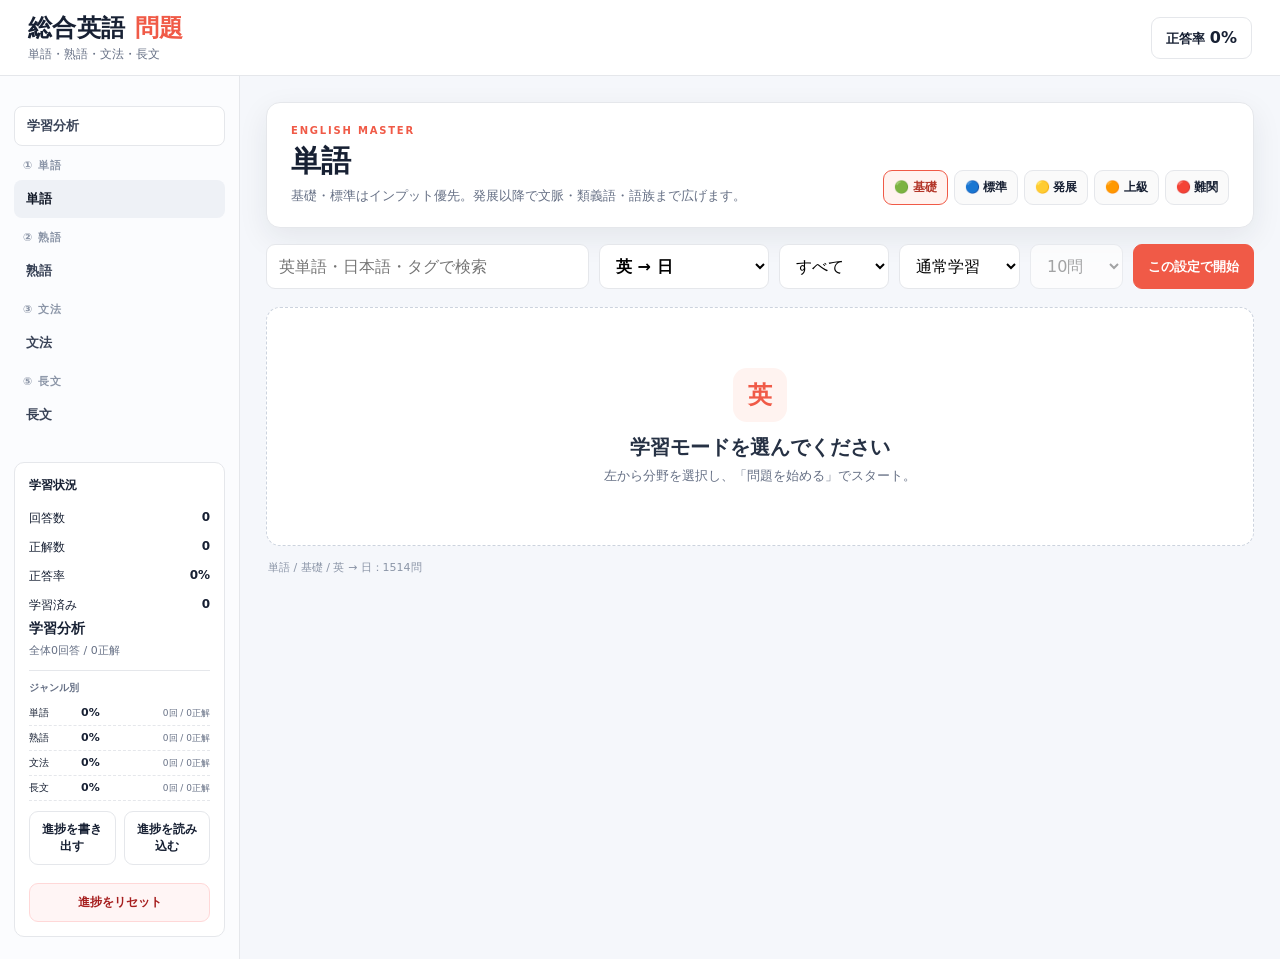
==== public/index.html @ e1843149 "Update index.html" ====
<!doctype html>
<html lang="ja">
<head>
  <meta charset="utf-8">
  <meta name="viewport" content="width=device-width, initial-scale=1, viewport-fit=cover">
  <meta name="theme-color" content="#0f172a">
  <title>総合英語 問題</title>
  <link rel="stylesheet" href="./styles.css?v=20260821-v20-3">
</head>
<body>
  <header class="topbar">
    <div>
      <div class="brand">総合英語 <span>問題</span></div>
      <div class="subtitle">単語・熟語・文法・長文</div>
    </div>
    <div class="top-actions">
      <div class="score-pill">正答率 <strong id="accuracy">0%</strong></div>
    </div>
  </header>

  <main class="app-shell">
    <aside class="sidebar">
      <nav id="categoryNav"></nav>
      <div class="side-note">
        <div class="side-note-title">学習状況</div>
        <div class="progress-row"><span>回答数</span><strong id="answeredCount">0</strong></div>
        <div class="progress-row"><span>正解数</span><strong id="correctCount">0</strong></div>
        <div class="progress-row"><span>正答率</span><strong id="statusAccuracy">0%</strong></div>
        <div class="progress-row"><span>学習済み</span><strong id="masteredCount">0</strong></div>
        <div class="analytics-mini" id="analyticsMini"><div class="analytics-title">分析中…</div></div>
        <div class="genre-mini" id="genreMini"></div><div class="progress-actions"><button id="exportProgress" class="ghost-btn small-btn">進捗を書き出す</button><label class="ghost-btn small-btn file-btn">進捗を読み込む<input id="importProgress" type="file" accept="application/json" hidden></label><button id="resetProgress" class="danger-btn">進捗をリセット</button></div>
      </div>
    </aside>

    <section class="content">
      <div class="hero" id="hero">
        <div>
          <div class="eyebrow">ENGLISH MASTER</div>
          <h1 id="pageTitle">単語</h1>
          <p id="pageDescription">重要語をレベル別に確認。まずは意味を答えるところから始めます。</p>
        </div>
        <div class="level-tabs" id="levelTabs"></div>
      </div>

      <div id="studyControls">
        <div class="toolbar">
          <input id="searchInput" type="search" placeholder="英単語・日本語・タグで検索">
          <select id="vocabModeSelect" aria-label="単語の問題形式"></select>
          <select id="modeSelect" aria-label="出題範囲">
            <option value="all">すべて</option>
            <option value="unanswered">未回答</option>
            <option value="weak">苦手だけ</option>
          </select>
          <select id="sessionModeSelect" aria-label="学習形式"></select>
          <select id="quizCountPreset" aria-label="問題数">
            <option value="10">10問</option>
            <option value="20">20問</option>
            <option value="50">50問</option>
            <option value="100">100問</option>
            <option value="all">全部</option>
            <option value="custom">指定</option>
          </select>
          <input id="quizCountInput" class="count-custom" type="number" min="1" max="500" value="10" aria-label="問題数を指定">
          <button id="startBtn" class="primary-btn">この設定で開始</button>
        </div>
      </div>

      <div id="questionArea" class="question-card hidden"></div>
      <section id="learningAnalytics" class="analytics-card hidden"></section>
      <div id="emptyState" class="empty-state">
        <div class="empty-icon">英</div>
        <h2>学習モードを選んでください</h2>
        <p>左から分野を選択し、「問題を始める」でスタート。</p>
      </div>

      <div class="data-footer">
        <span id="datasetInfo">データを読み込み中…</span>
      </div>
    </section>
  </main>

  <script type="module" src="./app.js?v=20260821-v20-3"></script>
</body>
</html>
---- public/styles.css ----
:root{--bg:#f5f7fb;--card:#fff;--ink:#172033;--muted:#667085;--line:#e5e7eb;--accent:#f05a47;--accent2:#ff845f;--nav:#eef1f6;--good:#087f5b;--bad:#c92a2a;--shadow:0 10px 30px rgba(23,32,51,.08)}
*{box-sizing:border-box}body{margin:0;background:var(--bg);color:var(--ink);font-family:Inter,"Noto Sans JP",system-ui,-apple-system,BlinkMacSystemFont,"Segoe UI",sans-serif}.topbar{height:76px;background:#fff;border-bottom:1px solid var(--line);display:flex;align-items:center;justify-content:space-between;padding:0 28px;position:sticky;top:0;z-index:5}.brand{font-size:24px;font-weight:900;letter-spacing:.02em}.brand span{color:var(--accent)}.subtitle{font-size:12px;color:var(--muted);margin-top:2px}.top-actions{display:flex;align-items:center;gap:10px}.hidden{display:none!important}.ghost-btn,.score-pill,.primary-btn,.danger-btn,.level-btn,.answer-btn{border:1px solid var(--line);background:#fff;color:var(--ink);border-radius:9px;padding:10px 14px;font-weight:700;cursor:pointer}.ghost-btn:hover{background:#fafafa}.score-pill{font-size:13px}.score-pill strong{font-size:16px}.app-shell{display:grid;grid-template-columns:240px minmax(0,1fr);min-height:calc(100vh - 76px)}.sidebar{background:#fbfcfe;border-right:1px solid var(--line);padding:22px 14px}.nav-section{font-size:11px;font-weight:900;color:#8b95a7;letter-spacing:.08em;margin:12px 9px 7px}.nav-item{width:100%;border:0;background:transparent;padding:10px 12px;border-radius:8px;text-align:left;color:#394357;font-weight:700;cursor:pointer}.nav-item:hover,.nav-item.active{background:var(--nav);color:#111827}.side-note{margin-top:28px;padding:14px;border:1px solid var(--line);border-radius:10px;background:#fff}.side-note-title{font-weight:900;font-size:12px;margin-bottom:10px}.progress-row{display:flex;justify-content:space-between;font-size:12px;padding:6px 0}.danger-btn{width:100%;margin-top:10px;color:#a61e1e;background:#fff5f5;border-color:#ffd8d8;font-size:12px}.content{padding:26px;max-width:1180px;width:100%;margin:0 auto}.hero{background:#fff;border:1px solid var(--line);box-shadow:var(--shadow);border-radius:14px;padding:22px 24px;display:flex;align-items:flex-end;justify-content:space-between;gap:20px}.eyebrow{font-size:10px;font-weight:900;color:var(--accent);letter-spacing:.18em}.hero h1{font-size:30px;margin:5px 0}.hero p{margin:0;color:var(--muted);font-size:13px}.level-tabs{display:flex;gap:6px;flex-wrap:wrap;justify-content:flex-end}.level-btn{font-size:12px;padding:8px 10px;background:#fafafa}.level-btn.active{border-color:var(--accent);background:#fff3f0;color:#b33629}.toolbar{display:flex;gap:10px;margin:16px 0}.toolbar input,.toolbar select{border:1px solid var(--line);border-radius:9px;background:#fff;padding:11px 12px;font:inherit}.toolbar #vocabModeSelect{min-width:170px;font-weight:800}.toolbar input{flex:1;min-width:220px}.primary-btn{background:var(--accent);border-color:var(--accent);color:#fff}.primary-btn:hover{background:#df4d3c}.question-card{background:#fff;border:1px solid var(--line);box-shadow:var(--shadow);border-radius:14px;padding:28px}.question-card.hidden{display:none}.q-meta{display:flex;gap:8px;align-items:center;font-size:11px;color:var(--muted);margin-bottom:20px}.tag{background:#f1f3f5;padding:5px 8px;border-radius:999px;font-weight:800}.question{font-size:27px;font-weight:900;line-height:1.4;margin-bottom:24px}.question small{display:block;font-size:12px;font-weight:500;color:var(--muted);margin-top:8px}.answers{display:grid;grid-template-columns:1fr 1fr;gap:10px}.answer-btn{text-align:left;padding:14px;min-height:56px;line-height:1.45}.answer-btn:hover{border-color:#c5ccd8;background:#fbfcfe}.answer-btn.correct{background:#edfdf6;border-color:#9ee1c8;color:var(--good)}.answer-btn.wrong{background:#fff1f1;border-color:#ffb8b8;color:var(--bad)}.explanation{margin-top:18px;background:#f8fafc;border-left:4px solid var(--accent);padding:14px;border-radius:7px;font-size:13px;line-height:1.75}.next-row{display:flex;justify-content:flex-end;margin-top:16px}.empty-state{margin-top:18px;background:#fff;border:1px dashed #ccd3de;border-radius:14px;padding:60px 20px;text-align:center;color:var(--muted)}.empty-icon{width:54px;height:54px;border-radius:14px;background:#fff3f0;color:var(--accent);display:grid;place-items:center;margin:0 auto 12px;font-size:24px;font-weight:900}.empty-state h2{margin:0 0 6px;color:#263144;font-size:20px}.empty-state p{margin:0;font-size:13px}.data-footer{padding:14px 2px;color:#8b95a7;font-size:11px}
@media (max-width:820px){.app-shell{grid-template-columns:1fr}.sidebar{border-right:0;border-bottom:1px solid var(--line);padding:10px 12px}.sidebar nav{display:flex;overflow:auto;gap:4px}.nav-section{display:none}.nav-item{white-space:nowrap;width:auto}.side-note{display:none}.content{padding:16px}.topbar{padding:0 16px}.subtitle{display:none}.hero{align-items:flex-start;flex-direction:column}.level-tabs{justify-content:flex-start}.answers{grid-template-columns:1fr}.question{font-size:22px}.toolbar{flex-wrap:wrap}.toolbar input{min-width:0;width:100%}}
.quiz-settings{margin:14px 0;background:#fff;border:1px solid var(--line);border-radius:12px;padding:14px;display:flex;align-items:center;gap:12px;flex-wrap:wrap}.quiz-settings.hidden{display:none}.settings-title{font-weight:900;font-size:13px}.quiz-settings label{font-size:12px;font-weight:800;color:var(--muted);display:flex;align-items:center;gap:6px}.quiz-settings input{width:90px;border:1px solid var(--line);border-radius:8px;padding:8px;font:inherit}.settings-group{display:flex;align-items:center;gap:8px;flex-wrap:wrap;font-size:12px;font-weight:800;color:var(--muted)}.level-tabs.small{justify-content:flex-start}.level-tabs.small .level-btn{padding:7px 9px}.result-box{text-align:center;padding:36px}.result-box h2{margin-top:0}.result-box p{color:var(--muted)}

.progress-actions{display:grid;grid-template-columns:1fr 1fr;gap:.5rem;margin-top:.65rem}.small-btn{font-size:.78rem;padding:.55rem .7rem;justify-content:center}.file-btn{cursor:pointer;text-align:center}.progress-actions .danger-btn{grid-column:1/-1}.file-btn input{display:none}@media(max-width:760px){.progress-actions{grid-template-columns:1fr}.progress-actions .danger-btn{grid-column:auto}}
.reading-passage{background:var(--panel,#f8fafc);border:1px solid var(--border,#e2e8f0);border-radius:16px;padding:18px 20px;margin-bottom:16px}
.reading-title{font-weight:800;font-size:1.05rem;margin-bottom:12px}
.reading-text{white-space:pre-wrap;line-height:1.85;font-size:1rem;max-height:420px;overflow:auto}
@media (max-width:700px){.reading-passage{padding:14px 15px}.reading-text{font-size:.96rem;max-height:48vh}}

.passage-last-note{margin-top:.75rem;padding:.65rem .8rem;border:1px solid var(--border,#ddd);border-radius:10px;background:var(--surface-2,#f7f7f7);font-size:.9rem}

.analytics-card{margin-top:18px;background:#fff;border:1px solid var(--line);box-shadow:var(--shadow);border-radius:14px;padding:18px}.analytics-card.hidden{display:none}.analytics-head{display:flex;justify-content:space-between;gap:12px;align-items:center;margin-bottom:12px}.analytics-title{font-weight:900;font-size:14px}.analytics-sub{font-size:11px;color:var(--muted)}.analytics-grid{display:grid;grid-template-columns:repeat(4,minmax(0,1fr));gap:10px}.analytics-stat{background:#f8fafc;border:1px solid var(--line);border-radius:10px;padding:10px}.analytics-stat span{display:block;color:var(--muted);font-size:10px}.analytics-stat strong{display:block;font-size:18px;margin-top:4px}.analytics-columns{display:grid;grid-template-columns:1fr 1fr;gap:14px;margin-top:14px}.analytics-panel{border:1px solid var(--line);border-radius:10px;padding:12px}.analytics-panel h4{margin:0 0 8px;font-size:12px}.analytics-list{margin:0;padding:0;list-style:none}.analytics-list li{display:flex;justify-content:space-between;gap:8px;padding:7px 0;border-bottom:1px dashed var(--line);font-size:12px}.analytics-list li:last-child{border-bottom:0}.analytics-badge{font-size:10px;padding:3px 6px;border-radius:999px;background:#fff3f0;color:#b33629;font-weight:800}.analytics-level{display:grid;grid-template-columns:1fr auto auto;gap:8px;align-items:center;font-size:11px;padding:6px 0;border-bottom:1px dashed var(--line)}.reading-timer{display:flex;align-items:center;justify-content:space-between;gap:10px;background:#111827;color:#fff;border-radius:12px;padding:10px 12px;margin-bottom:14px;position:sticky;top:84px;z-index:4}.reading-timer .timer-time{font:800 20px/1.1 ui-monospace,SFMono-Regular,Menlo,monospace;letter-spacing:.04em}.reading-timer .timer-target{font-size:11px;opacity:.78}.reading-timer .timer-actions{display:flex;gap:6px}.reading-timer button{border:1px solid rgba(255,255,255,.25);background:rgba(255,255,255,.08);color:#fff;border-radius:8px;padding:7px 10px;font-weight:800;cursor:pointer}.reading-timer.over{background:#7f1d1d}.reading-timer.paused{background:#374151}.reading-time-result{margin-top:10px;padding:10px;border-radius:10px;background:#f8fafc;border:1px solid var(--line);font-size:12px}.reading-time-result strong{font-size:14px}@media(max-width:900px){.analytics-grid{grid-template-columns:repeat(2,minmax(0,1fr))}.analytics-columns{grid-template-columns:1fr}}
@media(max-width:700px){.reading-timer{top:8px}.analytics-card{padding:14px}.analytics-grid{grid-template-columns:1fr 1fr}}

/* v16 mobile optimization */
html{scroll-behavior:smooth;scroll-padding-top:84px}
button,input,select{touch-action:manipulation}
@media(max-width:820px){
  body{min-width:0;overflow-x:hidden;-webkit-text-size-adjust:100%;padding-bottom:env(safe-area-inset-bottom)}
  .topbar{height:auto;min-height:64px;padding:10px 14px env(safe-area-inset-top);gap:10px}
  .brand{font-size:19px;line-height:1.15}
  .top-actions{gap:6px}
  .top-actions .ghost-btn{font-size:11px;padding:8px 9px;white-space:nowrap}
  .score-pill{padding:8px 9px;font-size:11px;white-space:nowrap}
  .score-pill strong{font-size:14px}
  .app-shell{display:flex;flex-direction:column;min-height:calc(100vh - 64px)}
  .sidebar{order:0;position:sticky;top:64px;z-index:6;border:0;border-bottom:1px solid var(--line);background:rgba(251,252,254,.96);backdrop-filter:blur(10px);padding:7px 8px}
  .sidebar nav{display:flex;overflow-x:auto;overflow-y:hidden;gap:5px;scrollbar-width:none;-webkit-overflow-scrolling:touch;padding-bottom:1px}
  .sidebar nav::-webkit-scrollbar{display:none}
  .nav-item{flex:0 0 auto;width:auto;min-height:40px;padding:9px 12px;border-radius:10px;font-size:12px;white-space:nowrap}
  .content{padding:11px 11px 24px;max-width:none}
  .hero{border-radius:12px;padding:15px 14px;gap:12px;box-shadow:0 6px 18px rgba(23,32,51,.06)}
  .eyebrow{font-size:9px}
  .hero h1{font-size:24px;margin:3px 0 4px}
  .hero p{font-size:11px;line-height:1.6}
  .level-tabs{width:100%;justify-content:flex-start;gap:5px;flex-wrap:nowrap;overflow-x:auto;scrollbar-width:none;-webkit-overflow-scrolling:touch;padding-bottom:2px}
  .level-tabs::-webkit-scrollbar{display:none}
  .level-btn{min-height:40px;padding:9px 11px;font-size:11px;white-space:nowrap}
  .toolbar{display:grid;grid-template-columns:1fr 1fr;gap:7px;margin:10px 0}
  .toolbar input{grid-column:1/-1;width:100%;min-width:0;height:44px;font-size:14px}
  .toolbar input,.toolbar select{min-height:44px;padding:9px 10px;font-size:13px}
  .toolbar #vocabModeSelect{min-width:0}
  .toolbar #modeSelect{min-width:0}
  .toolbar .primary-btn{grid-column:1/-1;min-height:46px;font-size:14px}
  .quiz-settings{display:grid;grid-template-columns:1fr 1fr;padding:12px;gap:9px;border-radius:12px}
  .quiz-settings .settings-title{grid-column:1/-1}
  .quiz-settings label{justify-content:space-between}
  .quiz-settings input{width:80px;min-height:40px}
  .settings-group{grid-column:1/-1;display:block}
  .settings-group>span{display:block;margin-bottom:7px}
  .settings-group .level-tabs.small{display:flex}
  #startCustomQuizBtn{grid-column:1/-1;min-height:46px}
  .question-card{padding:16px 14px;border-radius:12px}
  .q-meta{margin-bottom:14px;gap:5px;flex-wrap:wrap}
  .question{font-size:21px;line-height:1.5;margin-bottom:18px;overflow-wrap:anywhere}
  .question small{font-size:11px;line-height:1.55}
  .answers{grid-template-columns:1fr;gap:8px}
  .answer-btn{min-height:52px;padding:12px 13px;font-size:14px;border-radius:10px}
  .explanation{font-size:12px;line-height:1.75;padding:12px;margin-top:14px}
  .next-row{margin-top:12px}
  .next-row .primary-btn{width:100%;min-height:46px}
  .empty-state{margin-top:12px;padding:42px 15px;border-radius:12px}
  .empty-state h2{font-size:18px}
  .empty-state p{font-size:12px;line-height:1.6}
  .data-footer{font-size:10px;padding:10px 1px}
  .analytics-card{padding:13px;margin-top:12px;border-radius:12px}
  .analytics-grid{grid-template-columns:1fr 1fr;gap:7px}
  .analytics-stat{padding:9px}
  .analytics-stat strong{font-size:16px}
  .analytics-columns{grid-template-columns:1fr;gap:9px;margin-top:9px}
  .analytics-panel{padding:10px}
  .analytics-list li{font-size:11px;padding:6px 0}
  .analytics-level{font-size:10px}
  .reading-passage{padding:13px 13px;border-radius:12px}
  .reading-title{font-size:15px;line-height:1.45}
  .reading-text{font-size:15px;line-height:1.9;max-height:none;overflow:visible;overflow-wrap:anywhere}
  .reading-timer{top:73px;margin:0 0 10px;padding:9px 10px;border-radius:10px}
  .reading-timer .timer-time{font-size:18px}
  .reading-timer .timer-target{font-size:10px}
  .reading-timer button{min-height:40px;padding:7px 10px;font-size:11px}
  .reading-time-result{font-size:11px}
}
@media(max-width:420px){
  .topbar{padding-left:10px;padding-right:10px}
  .brand{font-size:17px}
  .top-actions .ghost-btn{display:none}
  .content{padding-left:9px;padding-right:9px}
  .hero{padding:13px 12px}
  .hero h1{font-size:22px}
  .level-btn{font-size:10.5px;padding:8px 10px}
  .toolbar{grid-template-columns:1fr}
  .toolbar input,.toolbar #vocabModeSelect,.toolbar #modeSelect,.toolbar .primary-btn{grid-column:auto;width:100%}
  .quiz-settings{grid-template-columns:1fr}
  .quiz-settings .settings-title,.settings-group,#startCustomQuizBtn{grid-column:auto}
  .question{font-size:19px}
  .reading-timer{top:67px}
}

/* v17 analytics / unified controls */
.genre-mini{margin-top:12px;border-top:1px solid var(--line);padding-top:10px}.mini-title{font-size:10px;font-weight:900;color:var(--muted);margin-bottom:6px}.mini-genre{display:grid;grid-template-columns:46px 1fr auto;gap:6px;align-items:baseline;padding:5px 0;border-bottom:1px dashed var(--line);font-size:10px}.mini-genre strong{font-size:11px}.mini-genre small{font-size:9px;color:var(--muted)}
.count-custom{width:86px;display:none}.count-custom.visible{display:block}
.genre-stat-head,.genre-stat-row{display:grid;grid-template-columns:1fr 70px 70px 80px;gap:8px;align-items:center}.genre-stat-head{font-size:10px;color:var(--muted);padding:0 0 6px;border-bottom:1px solid var(--line)}.genre-stat-row{padding:10px 0;border-bottom:1px dashed var(--line);font-size:12px}.genre-name{display:flex;flex-direction:column}.genre-name span{font-size:10px;color:var(--muted)}.genre-num{text-align:right}.genre-acc{text-align:right;font-size:14px}.analytics-grid-secondary{margin-top:12px}.analytics-stat small{display:block;margin-top:4px;font-size:10px;color:var(--muted)}.analysis-nav-item{margin-top:8px;border:1px solid var(--line)!important;background:#fff!important}
@media(max-width:820px){.genre-mini{display:none}.genre-stat-head,.genre-stat-row{grid-template-columns:1fr 55px 55px 65px}.genre-stat-row{padding:8px 0;font-size:11px}.genre-acc{font-size:13px}.analytics-head{align-items:flex-start}.analytics-grid-secondary{margin-top:8px}}
@media(max-width:820px){.analysis-nav-item{order:2}}
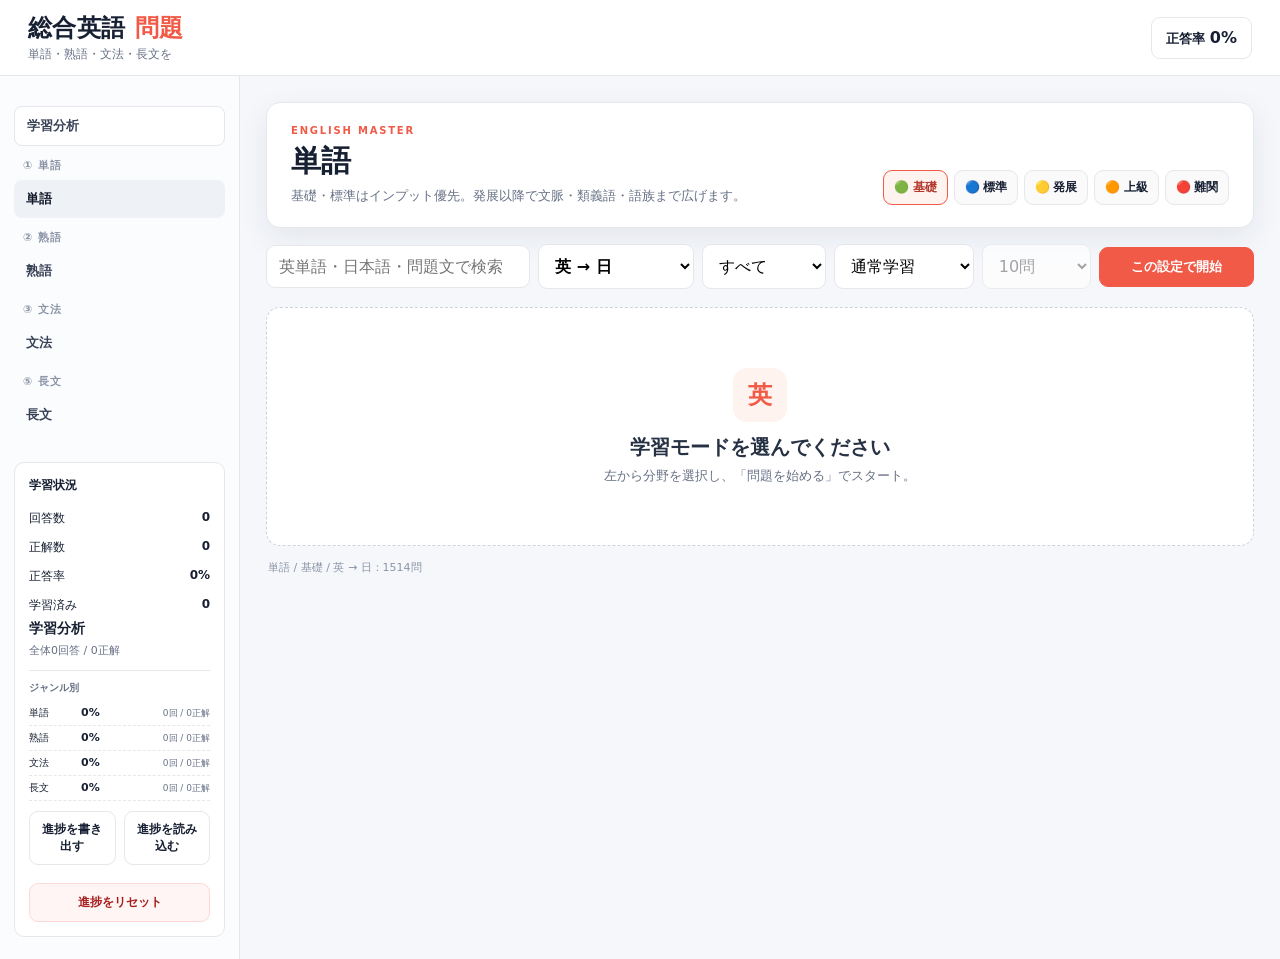
==== commit 8139a188: "Add files via upload" ====
--- a/public/index.html
+++ b/public/index.html
@@ -5,13 +5,13 @@
   <meta name="viewport" content="width=device-width, initial-scale=1, viewport-fit=cover">
   <meta name="theme-color" content="#0f172a">
   <title>総合英語 問題</title>
-  <link rel="stylesheet" href="./styles.css?v=20260821-v20-3">
+  <link rel="stylesheet" href="./styles.css?v=20260821-v20-9">
 </head>
 <body>
   <header class="topbar">
     <div>
       <div class="brand">総合英語 <span>問題</span></div>
-      <div class="subtitle">単語・熟語・文法・長文</div>
+      <div class="subtitle">単語・熟語・文法・長文を</div>
     </div>
     <div class="top-actions">
       <div class="score-pill">正答率 <strong id="accuracy">0%</strong></div>
@@ -44,7 +44,7 @@
 
       <div id="studyControls">
         <div class="toolbar">
-          <input id="searchInput" type="search" placeholder="英単語・日本語・タグで検索">
+          <input id="searchInput" type="search" placeholder="英単語・日本語・問題文で検索">
           <select id="vocabModeSelect" aria-label="単語の問題形式"></select>
           <select id="modeSelect" aria-label="出題範囲">
             <option value="all">すべて</option>
@@ -79,6 +79,6 @@
     </section>
   </main>
 
-  <script type="module" src="./app.js?v=20260821-v20-3"></script>
+  <script type="module" src="./app.js?v=20260821-v20-9"></script>
 </body>
 </html>
--- a/public/styles.css
+++ b/public/styles.css
@@ -104,3 +104,36 @@
 .genre-stat-head,.genre-stat-row{display:grid;grid-template-columns:1fr 70px 70px 80px;gap:8px;align-items:center}.genre-stat-head{font-size:10px;color:var(--muted);padding:0 0 6px;border-bottom:1px solid var(--line)}.genre-stat-row{padding:10px 0;border-bottom:1px dashed var(--line);font-size:12px}.genre-name{display:flex;flex-direction:column}.genre-name span{font-size:10px;color:var(--muted)}.genre-num{text-align:right}.genre-acc{text-align:right;font-size:14px}.analytics-grid-secondary{margin-top:12px}.analytics-stat small{display:block;margin-top:4px;font-size:10px;color:var(--muted)}.analysis-nav-item{margin-top:8px;border:1px solid var(--line)!important;background:#fff!important}
 @media(max-width:820px){.genre-mini{display:none}.genre-stat-head,.genre-stat-row{grid-template-columns:1fr 55px 55px 65px}.genre-stat-row{padding:8px 0;font-size:11px}.genre-acc{font-size:13px}.analytics-head{align-items:flex-start}.analytics-grid-secondary{margin-top:8px}}
 @media(max-width:820px){.analysis-nav-item{order:2}}
+
+
+/* v20-9: friction-free quiz navigation and compact controls */
+.question-card{padding-bottom:96px}
+.next-row{position:fixed;left:50%;bottom:14px;transform:translateX(-50%);width:min(460px,calc(100vw - 36px));margin:0;padding:8px;border:1px solid var(--line);border-radius:14px;background:rgba(255,255,255,.94);backdrop-filter:blur(12px);box-shadow:0 10px 30px rgba(17,24,39,.12);z-index:20;justify-content:stretch}
+.next-row .next-btn{width:100%;min-height:48px;font-size:15px;transition:opacity .15s,filter .15s,transform .15s}
+.next-row .next-btn:disabled{opacity:.42;filter:grayscale(.45);cursor:not-allowed;background:#c9ced6;border-color:#c9ced6;color:#fff;box-shadow:none}
+.next-row .next-btn.is-ready{box-shadow:0 6px 16px rgba(0,0,0,.08)}
+.next-row .next-btn:not(:disabled):active{transform:translateY(1px)}
+.toolbar{align-items:center}
+.toolbar input[placeholder*="タグ"]{display:none}
+@media(min-width:821px){.toolbar{display:grid;grid-template-columns:minmax(220px,1.7fr) minmax(130px,1fr) minmax(110px,.8fr) minmax(120px,.9fr) minmax(90px,.7fr) minmax(150px,1fr);gap:8px}.toolbar #vocabModeSelect{min-width:0}.toolbar input{min-width:0}.toolbar .primary-btn{white-space:nowrap}.next-row{bottom:18px}}
+@media(max-width:820px){
+  .question-card{padding-bottom:96px}
+  .hero{align-items:flex-start;flex-direction:column;gap:10px}
+  .level-tabs{width:100%;justify-content:flex-start}
+  .toolbar{display:grid;grid-template-columns:1fr 1fr;gap:7px;margin:10px 0}
+  .toolbar input{grid-column:1/-1;width:100%}
+  .toolbar #vocabModeSelect{grid-column:1/-1;width:100%;min-width:0}
+  .toolbar #modeSelect,.toolbar #sessionModeSelect,.toolbar #quizCountPreset{grid-column:auto;width:100%;min-width:0}
+  .toolbar #quizCountInput{grid-column:auto;width:100%;min-width:0}
+  .toolbar .primary-btn{grid-column:1/-1;width:100%;min-height:44px}
+  .next-row{bottom:calc(8px + env(safe-area-inset-bottom));width:calc(100vw - 20px);padding:6px;border-radius:12px}
+  .next-row .next-btn{min-height:46px}
+}
+@media(max-width:420px){
+  .toolbar{grid-template-columns:1fr 1fr;gap:6px}
+  .toolbar input,.toolbar #vocabModeSelect{grid-column:1/-1}
+  .toolbar #modeSelect,.toolbar #sessionModeSelect,.toolbar #quizCountPreset,.toolbar #quizCountInput{grid-column:auto}
+  .toolbar .primary-btn{grid-column:1/-1}
+  .level-tabs{gap:4px}
+  .level-btn{padding:8px 9px}
+}
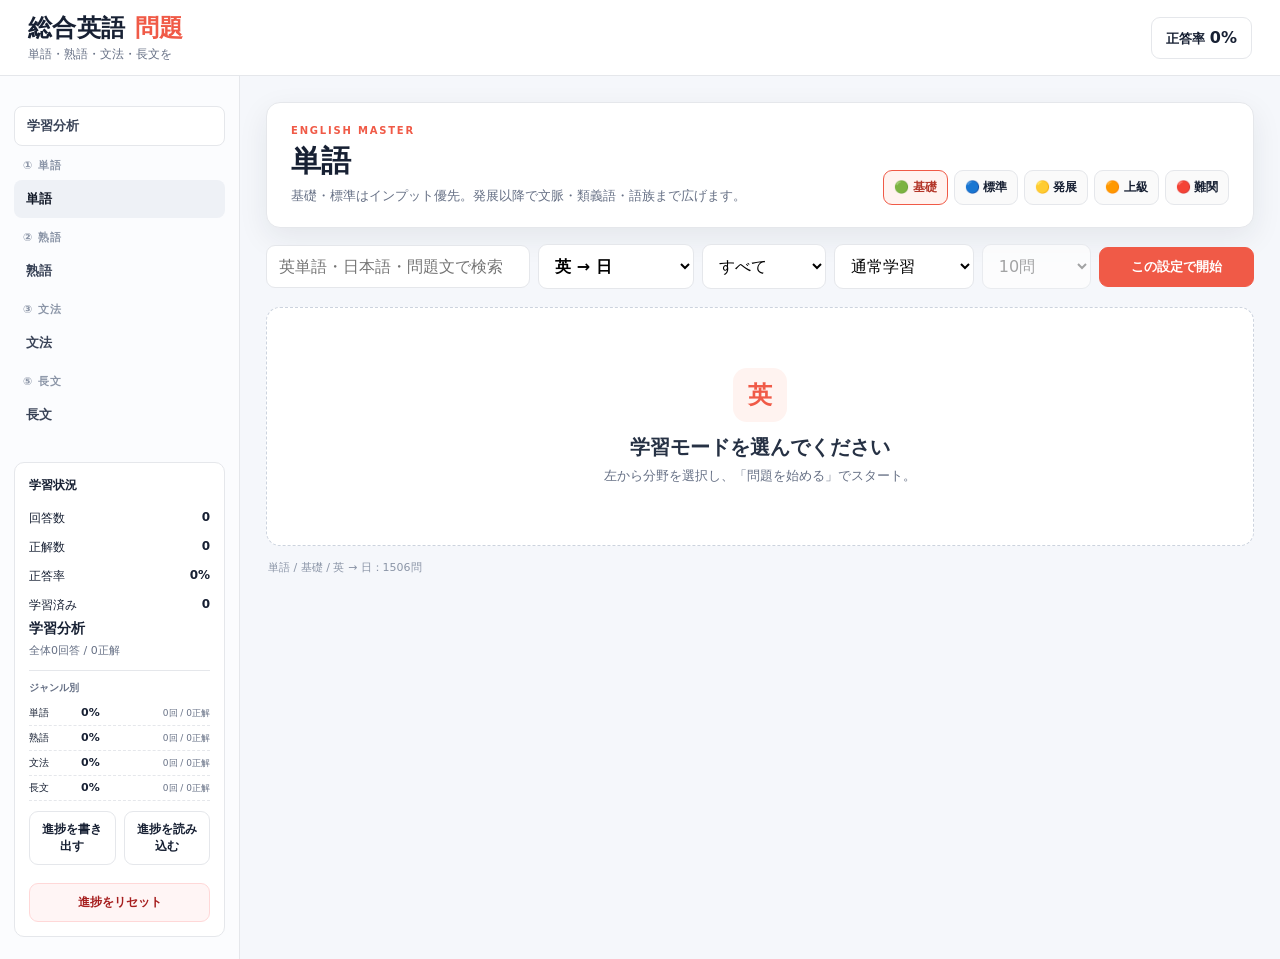
==== commit bcb9e57d: "Add files via upload" ====
--- a/public/index.html
+++ b/public/index.html
@@ -5,7 +5,7 @@
   <meta name="viewport" content="width=device-width, initial-scale=1, viewport-fit=cover">
   <meta name="theme-color" content="#0f172a">
   <title>総合英語 問題</title>
-  <link rel="stylesheet" href="./styles.css?v=20260821-v20-9">
+  <link rel="stylesheet" href="./styles.css?v=20260821-v22">
 </head>
 <body>
   <header class="topbar">
@@ -15,6 +15,7 @@
     </div>
     <div class="top-actions">
       <div class="score-pill">正答率 <strong id="accuracy">0%</strong></div>
+      <button id="resetProgressMobile" class="ghost-btn mobile-reset-btn" type="button">進捗をリセット</button>
     </div>
   </header>
 
@@ -79,6 +80,6 @@
     </section>
   </main>
 
-  <script type="module" src="./app.js?v=20260821-v20-9"></script>
+  <script type="module" src="./app.js?v=20260821-v22"></script>
 </body>
 </html>
--- a/public/styles.css
+++ b/public/styles.css
@@ -137,3 +137,10 @@
   .level-tabs{gap:4px}
   .level-btn{padding:8px 9px}
 }
+
+/* v21: mobile progress reset */
+.mobile-reset-btn{display:none;font-size:11px;padding:8px 10px;white-space:nowrap;}
+@media(max-width:820px){.mobile-reset-btn{display:inline-flex;align-items:center;justify-content:center}.top-actions{gap:7px}.score-pill{padding:8px 10px;font-size:12px}.score-pill strong{font-size:14px}}
+@media(max-width:420px){.brand{font-size:20px}.mobile-reset-btn{padding:7px 8px}.score-pill{display:none}}
+.vocab-pos{display:block;margin-top:6px;font-size:14px;font-weight:800;letter-spacing:.04em;color:var(--accent)}
+@media (max-width: 640px){.vocab-pos{font-size:13px;margin-top:4px}}
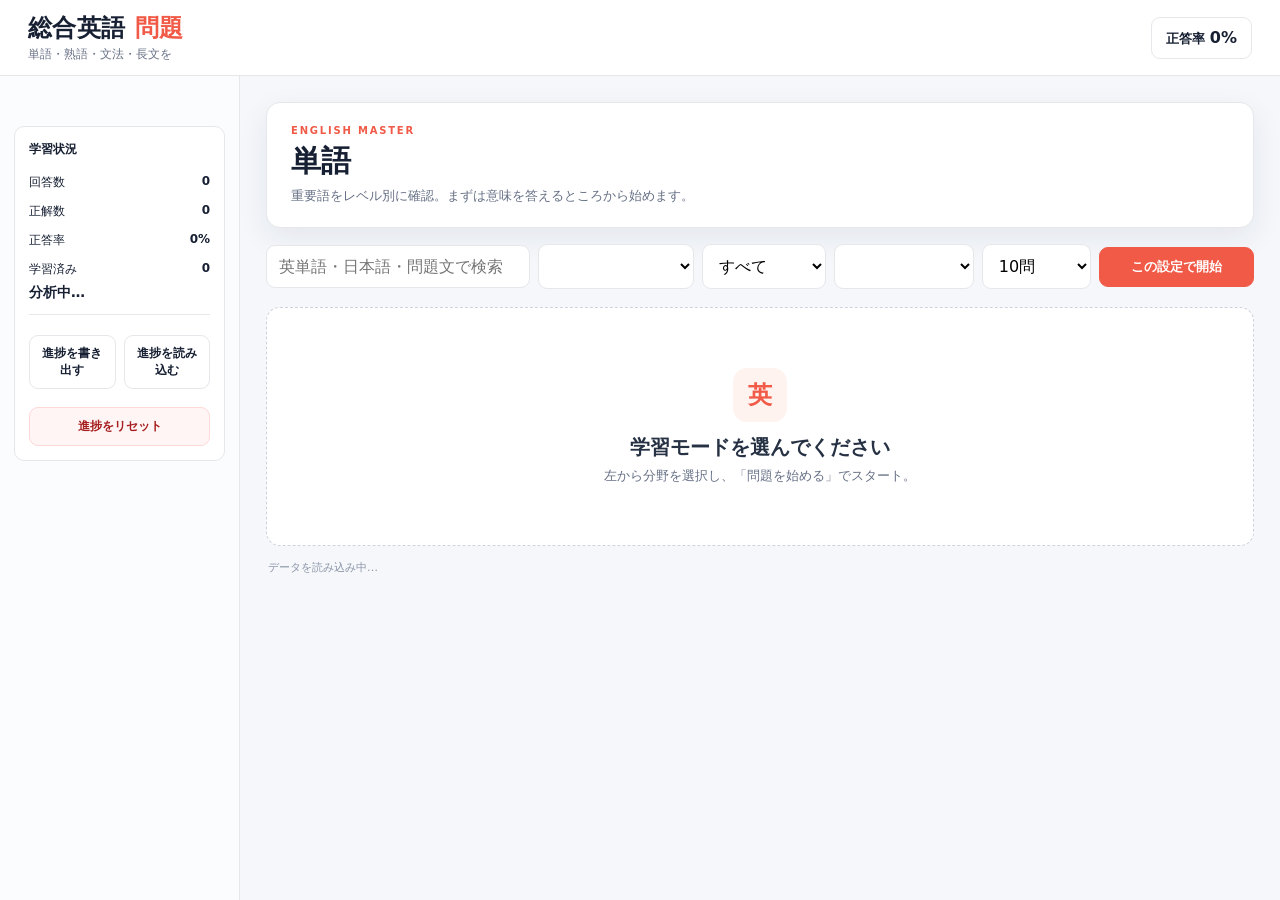
==== commit e3f34095: "Add files via upload" ====
--- a/public/index.html
+++ b/public/index.html
@@ -5,7 +5,7 @@
   <meta name="viewport" content="width=device-width, initial-scale=1, viewport-fit=cover">
   <meta name="theme-color" content="#0f172a">
   <title>総合英語 問題</title>
-  <link rel="stylesheet" href="./styles.css?v=20260821-v22">
+  <link rel="stylesheet" href="./styles.css?v=20260822-v23">
 </head>
 <body>
   <header class="topbar">
@@ -80,6 +80,6 @@
     </section>
   </main>
 
-  <script type="module" src="./app.js?v=20260821-v22"></script>
+  <script type="module" src="./app.js?v=20260822-v23"></script>
 </body>
 </html>
--- a/public/styles.css
+++ b/public/styles.css
@@ -142,5 +142,6 @@
 .mobile-reset-btn{display:none;font-size:11px;padding:8px 10px;white-space:nowrap;}
 @media(max-width:820px){.mobile-reset-btn{display:inline-flex;align-items:center;justify-content:center}.top-actions{gap:7px}.score-pill{padding:8px 10px;font-size:12px}.score-pill strong{font-size:14px}}
 @media(max-width:420px){.brand{font-size:20px}.mobile-reset-btn{padding:7px 8px}.score-pill{display:none}}
+
 .vocab-pos{display:block;margin-top:6px;font-size:14px;font-weight:800;letter-spacing:.04em;color:var(--accent)}
 @media (max-width: 640px){.vocab-pos{font-size:13px;margin-top:4px}}
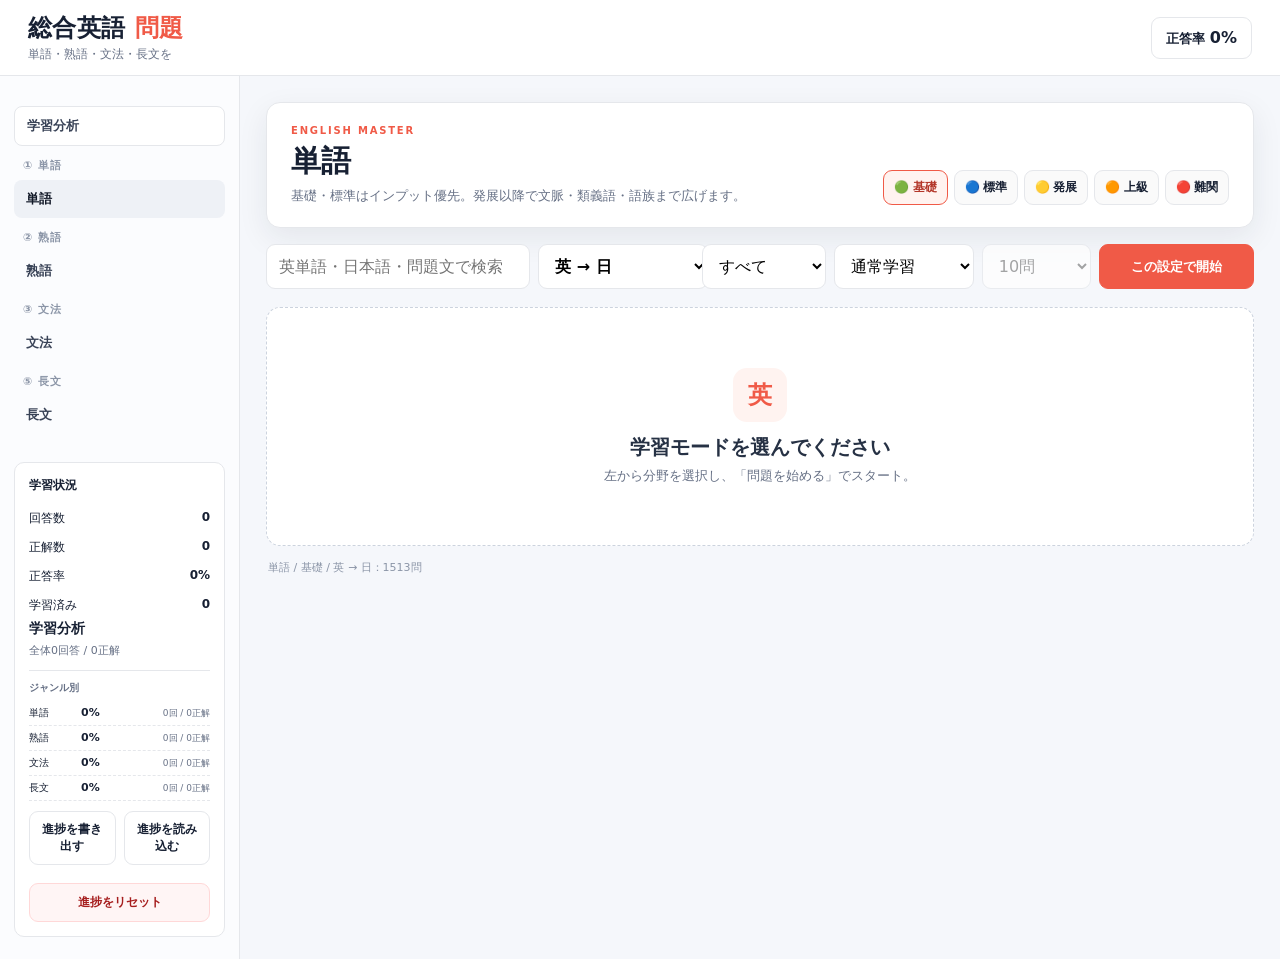
==== commit 60e3540c: "Add files via upload" ====
--- a/public/index.html
+++ b/public/index.html
@@ -5,7 +5,7 @@
   <meta name="viewport" content="width=device-width, initial-scale=1, viewport-fit=cover">
   <meta name="theme-color" content="#0f172a">
   <title>総合英語 問題</title>
-  <link rel="stylesheet" href="./styles.css?v=20260822-v23">
+  <link rel="stylesheet" href="./styles.css?v=20260822-v24">
 </head>
 <body>
   <header class="topbar">
@@ -14,8 +14,8 @@
       <div class="subtitle">単語・熟語・文法・長文を</div>
     </div>
     <div class="top-actions">
+      <button id="resetProgressMobile" class="ghost-btn mobile-reset-btn" type="button">進捗をリセット</button>
       <div class="score-pill">正答率 <strong id="accuracy">0%</strong></div>
-      <button id="resetProgressMobile" class="ghost-btn mobile-reset-btn" type="button">進捗をリセット</button>
     </div>
   </header>
 
@@ -80,6 +80,6 @@
     </section>
   </main>
 
-  <script type="module" src="./app.js?v=20260822-v23"></script>
+  <script type="module" src="./app.js?v=20260822-v24"></script>
 </body>
 </html>
--- a/public/styles.css
+++ b/public/styles.css
@@ -106,42 +106,13 @@
 @media(max-width:820px){.analysis-nav-item{order:2}}
 
 
-/* v20-9: friction-free quiz navigation and compact controls */
-.question-card{padding-bottom:96px}
-.next-row{position:fixed;left:50%;bottom:14px;transform:translateX(-50%);width:min(460px,calc(100vw - 36px));margin:0;padding:8px;border:1px solid var(--line);border-radius:14px;background:rgba(255,255,255,.94);backdrop-filter:blur(12px);box-shadow:0 10px 30px rgba(17,24,39,.12);z-index:20;justify-content:stretch}
-.next-row .next-btn{width:100%;min-height:48px;font-size:15px;transition:opacity .15s,filter .15s,transform .15s}
-.next-row .next-btn:disabled{opacity:.42;filter:grayscale(.45);cursor:not-allowed;background:#c9ced6;border-color:#c9ced6;color:#fff;box-shadow:none}
-.next-row .next-btn.is-ready{box-shadow:0 6px 16px rgba(0,0,0,.08)}
-.next-row .next-btn:not(:disabled):active{transform:translateY(1px)}
-.toolbar{align-items:center}
-.toolbar input[placeholder*="タグ"]{display:none}
-@media(min-width:821px){.toolbar{display:grid;grid-template-columns:minmax(220px,1.7fr) minmax(130px,1fr) minmax(110px,.8fr) minmax(120px,.9fr) minmax(90px,.7fr) minmax(150px,1fr);gap:8px}.toolbar #vocabModeSelect{min-width:0}.toolbar input{min-width:0}.toolbar .primary-btn{white-space:nowrap}.next-row{bottom:18px}}
-@media(max-width:820px){
-  .question-card{padding-bottom:96px}
-  .hero{align-items:flex-start;flex-direction:column;gap:10px}
-  .level-tabs{width:100%;justify-content:flex-start}
-  .toolbar{display:grid;grid-template-columns:1fr 1fr;gap:7px;margin:10px 0}
-  .toolbar input{grid-column:1/-1;width:100%}
-  .toolbar #vocabModeSelect{grid-column:1/-1;width:100%;min-width:0}
-  .toolbar #modeSelect,.toolbar #sessionModeSelect,.toolbar #quizCountPreset{grid-column:auto;width:100%;min-width:0}
-  .toolbar #quizCountInput{grid-column:auto;width:100%;min-width:0}
-  .toolbar .primary-btn{grid-column:1/-1;width:100%;min-height:44px}
-  .next-row{bottom:calc(8px + env(safe-area-inset-bottom));width:calc(100vw - 20px);padding:6px;border-radius:12px}
-  .next-row .next-btn{min-height:46px}
-}
-@media(max-width:420px){
-  .toolbar{grid-template-columns:1fr 1fr;gap:6px}
-  .toolbar input,.toolbar #vocabModeSelect{grid-column:1/-1}
-  .toolbar #modeSelect,.toolbar #sessionModeSelect,.toolbar #quizCountPreset,.toolbar #quizCountInput{grid-column:auto}
-  .toolbar .primary-btn{grid-column:1/-1}
-  .level-tabs{gap:4px}
-  .level-btn{padding:8px 9px}
-}
-
-/* v21: mobile progress reset */
-.mobile-reset-btn{display:none;font-size:11px;padding:8px 10px;white-space:nowrap;}
-@media(max-width:820px){.mobile-reset-btn{display:inline-flex;align-items:center;justify-content:center}.top-actions{gap:7px}.score-pill{padding:8px 10px;font-size:12px}.score-pill strong{font-size:14px}}
-@media(max-width:420px){.brand{font-size:20px}.mobile-reset-btn{padding:7px 8px}.score-pill{display:none}}
-
-.vocab-pos{display:block;margin-top:6px;font-size:14px;font-weight:800;letter-spacing:.04em;color:var(--accent)}
-@media (max-width: 640px){.vocab-pos{font-size:13px;margin-top:4px}}
+/* v24 stability + friction-free UX */
+.vocab-pos{display:block;margin-top:5px;font-size:13px;font-weight:900;letter-spacing:.04em;color:var(--accent)}
+.next-row{position:fixed;left:50%;bottom:14px;transform:translateX(-50%);width:min(460px,calc(100vw - 36px));margin:0;padding:8px;border:1px solid var(--line);border-radius:14px;background:rgba(255,255,255,.96);backdrop-filter:blur(12px);box-shadow:0 10px 30px rgba(17,24,39,.12);z-index:20;display:flex}
+.next-row .next-btn,.next-row #nextBtn{width:100%;min-height:48px;font-size:15px;transition:opacity .15s,filter .15s,transform .15s}
+.next-row #nextBtn:disabled{opacity:.42;filter:grayscale(.45);cursor:not-allowed;background:#c9ced6;border-color:#c9ced6;color:#fff;box-shadow:none}
+.next-row #nextBtn.is-ready:not(:disabled){box-shadow:0 6px 16px rgba(0,0,0,.08)}
+.mobile-reset-btn{display:none;font-size:11px;padding:8px 10px;white-space:nowrap}
+@media(min-width:821px){.toolbar{display:grid;grid-template-columns:minmax(220px,1.7fr) minmax(130px,1fr) minmax(110px,.8fr) minmax(120px,.9fr) minmax(90px,.7fr) minmax(150px,1fr);gap:8px}.toolbar input,.toolbar select{min-width:0}.toolbar .primary-btn{white-space:nowrap}.next-row{bottom:18px}}
+@media(max-width:820px){.mobile-reset-btn{display:inline-flex;align-items:center;justify-content:center}.top-actions{gap:7px}.score-pill{padding:8px 10px;font-size:12px}.question-card{padding-bottom:96px}.next-row{bottom:calc(8px + env(safe-area-inset-bottom));width:calc(100vw - 20px);padding:6px;border-radius:12px}.next-row #nextBtn{min-height:46px}.toolbar{display:grid;grid-template-columns:1fr 1fr;gap:7px}.toolbar input{grid-column:1/-1;width:100%}.toolbar #vocabModeSelect{grid-column:1/-1;width:100%}.toolbar .primary-btn{grid-column:1/-1;width:100%;min-height:44px}}
+@media(max-width:420px){.mobile-reset-btn{padding:7px 8px}.score-pill{display:none}.toolbar{grid-template-columns:1fr 1fr;gap:6px}.toolbar input,.toolbar #vocabModeSelect{grid-column:1/-1}.toolbar .primary-btn{grid-column:1/-1}.level-btn{padding:8px 9px}}
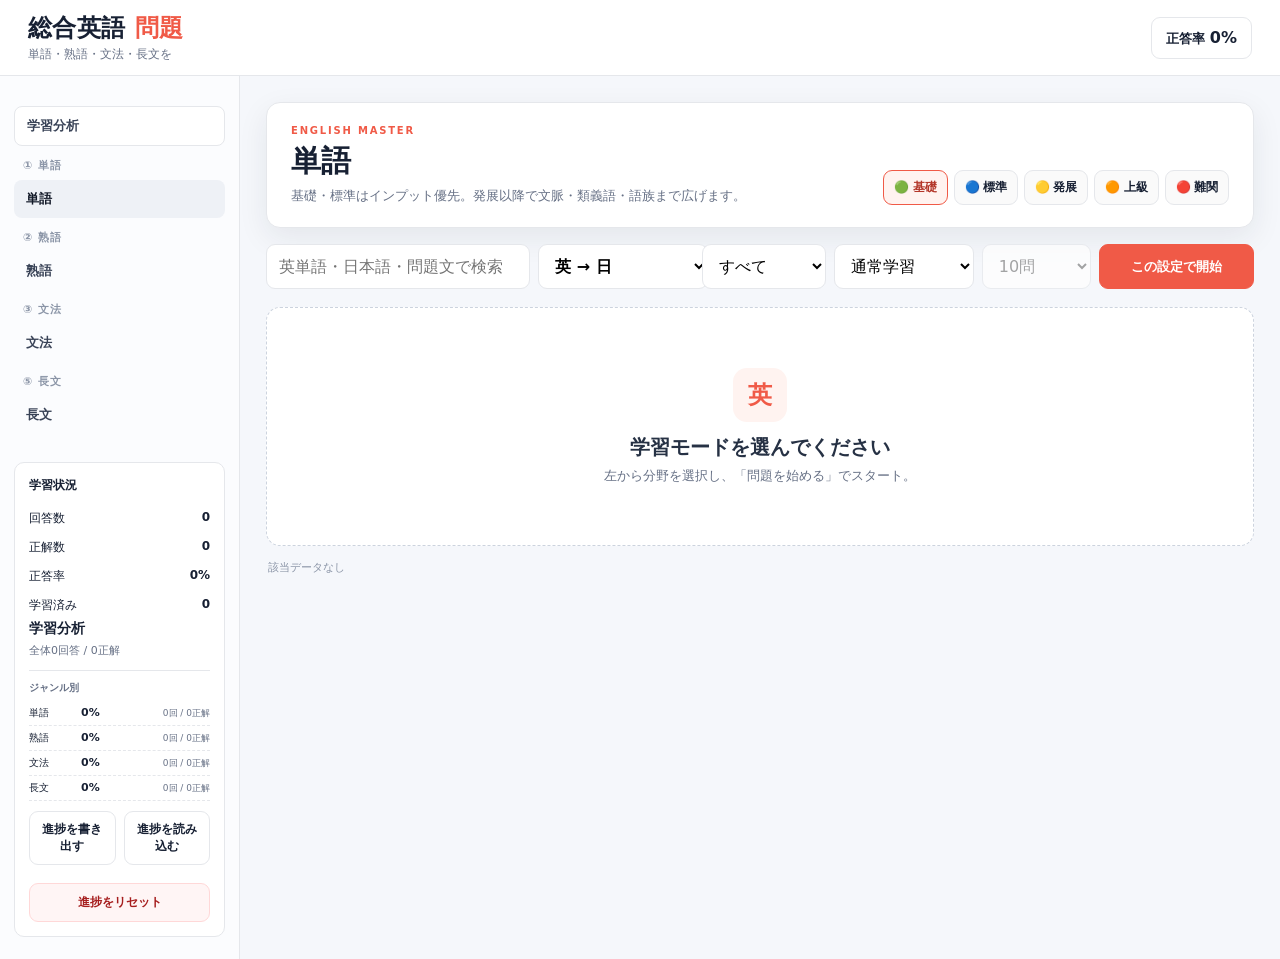
==== commit 46041b96: "Add files via upload" ====
--- a/public/index.html
+++ b/public/index.html
@@ -5,7 +5,7 @@
   <meta name="viewport" content="width=device-width, initial-scale=1, viewport-fit=cover">
   <meta name="theme-color" content="#0f172a">
   <title>総合英語 問題</title>
-  <link rel="stylesheet" href="./styles.css?v=20260822-v24">
+  <link rel="stylesheet" href="./styles.css?v=20260822-v29">
 </head>
 <body>
   <header class="topbar">
@@ -14,7 +14,6 @@
       <div class="subtitle">単語・熟語・文法・長文を</div>
     </div>
     <div class="top-actions">
-      <button id="resetProgressMobile" class="ghost-btn mobile-reset-btn" type="button">進捗をリセット</button>
       <div class="score-pill">正答率 <strong id="accuracy">0%</strong></div>
     </div>
   </header>
@@ -80,6 +79,6 @@
     </section>
   </main>
 
-  <script type="module" src="./app.js?v=20260822-v24"></script>
+  <script type="module" src="./app.js?v=20260822-v29"></script>
 </body>
 </html>
--- a/public/styles.css
+++ b/public/styles.css
@@ -106,13 +106,18 @@
 @media(max-width:820px){.analysis-nav-item{order:2}}
 
 
-/* v24 stability + friction-free UX */
+/* mobile analytics reset */
+.analytics-reset-wrap{display:none;margin:-2px 0 10px}
+.analytics-reset-btn{width:100%;min-height:44px;padding:10px 14px;border:1px solid #f3b4b4;border-radius:10px;background:#fff5f5;color:#c03939;font-weight:900;font-size:12px;cursor:pointer}
+.analytics-reset-btn:active{transform:translateY(1px)}
+@media(max-width:820px){.analytics-reset-wrap{display:block}.analytics-reset-btn{font-size:13px;min-height:46px}}
+
+/* v26 stability + friction-free UX */
 .vocab-pos{display:block;margin-top:5px;font-size:13px;font-weight:900;letter-spacing:.04em;color:var(--accent)}
 .next-row{position:fixed;left:50%;bottom:14px;transform:translateX(-50%);width:min(460px,calc(100vw - 36px));margin:0;padding:8px;border:1px solid var(--line);border-radius:14px;background:rgba(255,255,255,.96);backdrop-filter:blur(12px);box-shadow:0 10px 30px rgba(17,24,39,.12);z-index:20;display:flex}
 .next-row .next-btn,.next-row #nextBtn{width:100%;min-height:48px;font-size:15px;transition:opacity .15s,filter .15s,transform .15s}
 .next-row #nextBtn:disabled{opacity:.42;filter:grayscale(.45);cursor:not-allowed;background:#c9ced6;border-color:#c9ced6;color:#fff;box-shadow:none}
 .next-row #nextBtn.is-ready:not(:disabled){box-shadow:0 6px 16px rgba(0,0,0,.08)}
-.mobile-reset-btn{display:none;font-size:11px;padding:8px 10px;white-space:nowrap}
 @media(min-width:821px){.toolbar{display:grid;grid-template-columns:minmax(220px,1.7fr) minmax(130px,1fr) minmax(110px,.8fr) minmax(120px,.9fr) minmax(90px,.7fr) minmax(150px,1fr);gap:8px}.toolbar input,.toolbar select{min-width:0}.toolbar .primary-btn{white-space:nowrap}.next-row{bottom:18px}}
-@media(max-width:820px){.mobile-reset-btn{display:inline-flex;align-items:center;justify-content:center}.top-actions{gap:7px}.score-pill{padding:8px 10px;font-size:12px}.question-card{padding-bottom:96px}.next-row{bottom:calc(8px + env(safe-area-inset-bottom));width:calc(100vw - 20px);padding:6px;border-radius:12px}.next-row #nextBtn{min-height:46px}.toolbar{display:grid;grid-template-columns:1fr 1fr;gap:7px}.toolbar input{grid-column:1/-1;width:100%}.toolbar #vocabModeSelect{grid-column:1/-1;width:100%}.toolbar .primary-btn{grid-column:1/-1;width:100%;min-height:44px}}
-@media(max-width:420px){.mobile-reset-btn{padding:7px 8px}.score-pill{display:none}.toolbar{grid-template-columns:1fr 1fr;gap:6px}.toolbar input,.toolbar #vocabModeSelect{grid-column:1/-1}.toolbar .primary-btn{grid-column:1/-1}.level-btn{padding:8px 9px}}
+@media(max-width:820px){.top-actions{gap:7px}.score-pill{padding:8px 10px;font-size:12px}.question-card{padding-bottom:96px}.next-row{bottom:calc(8px + env(safe-area-inset-bottom));width:calc(100vw - 20px);padding:6px;border-radius:12px}.next-row #nextBtn{min-height:46px}.toolbar{display:grid;grid-template-columns:1fr 1fr;gap:7px}.toolbar input{grid-column:1/-1;width:100%}.toolbar #vocabModeSelect{grid-column:1/-1;width:100%}.toolbar .primary-btn{grid-column:1/-1;width:100%;min-height:44px}}
+@media(max-width:420px){.score-pill{display:none}.toolbar{grid-template-columns:1fr 1fr;gap:6px}.toolbar input,.toolbar #vocabModeSelect{grid-column:1/-1}.toolbar .primary-btn{grid-column:1/-1}.level-btn{padding:8px 9px}}
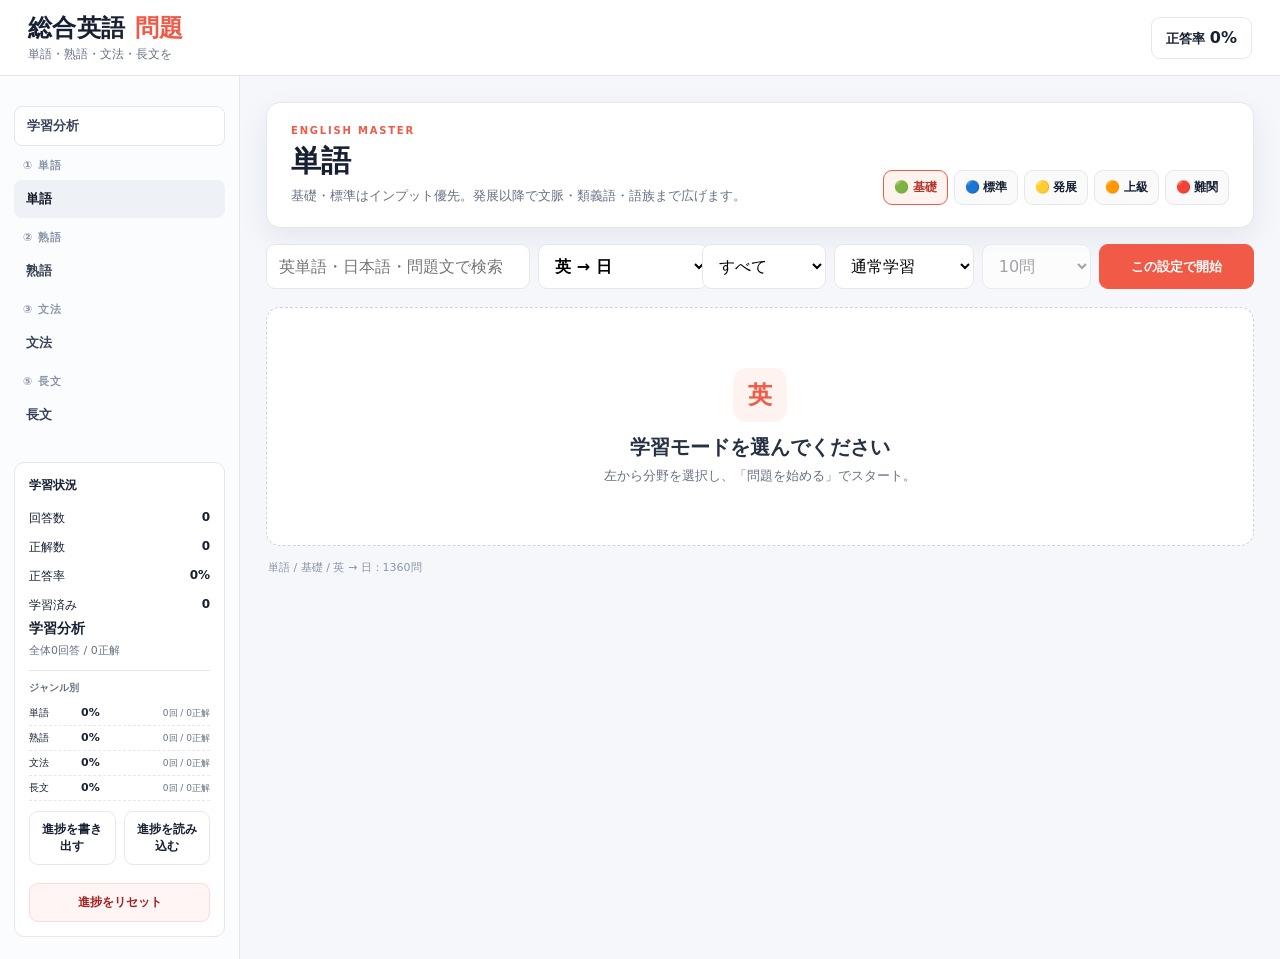
==== commit 25691c0b: "Add files via upload" ====
--- a/public/index.html
+++ b/public/index.html
@@ -5,7 +5,7 @@
   <meta name="viewport" content="width=device-width, initial-scale=1, viewport-fit=cover">
   <meta name="theme-color" content="#0f172a">
   <title>総合英語 問題</title>
-  <link rel="stylesheet" href="./styles.css?v=20260822-v29">
+  <link rel="stylesheet" href="./styles.css?v=20260822-v30">
 </head>
 <body>
   <header class="topbar">
@@ -79,6 +79,6 @@
     </section>
   </main>
 
-  <script type="module" src="./app.js?v=20260822-v29"></script>
+  <script type="module" src="./app.js?v=20260822-v30"></script>
 </body>
 </html>
